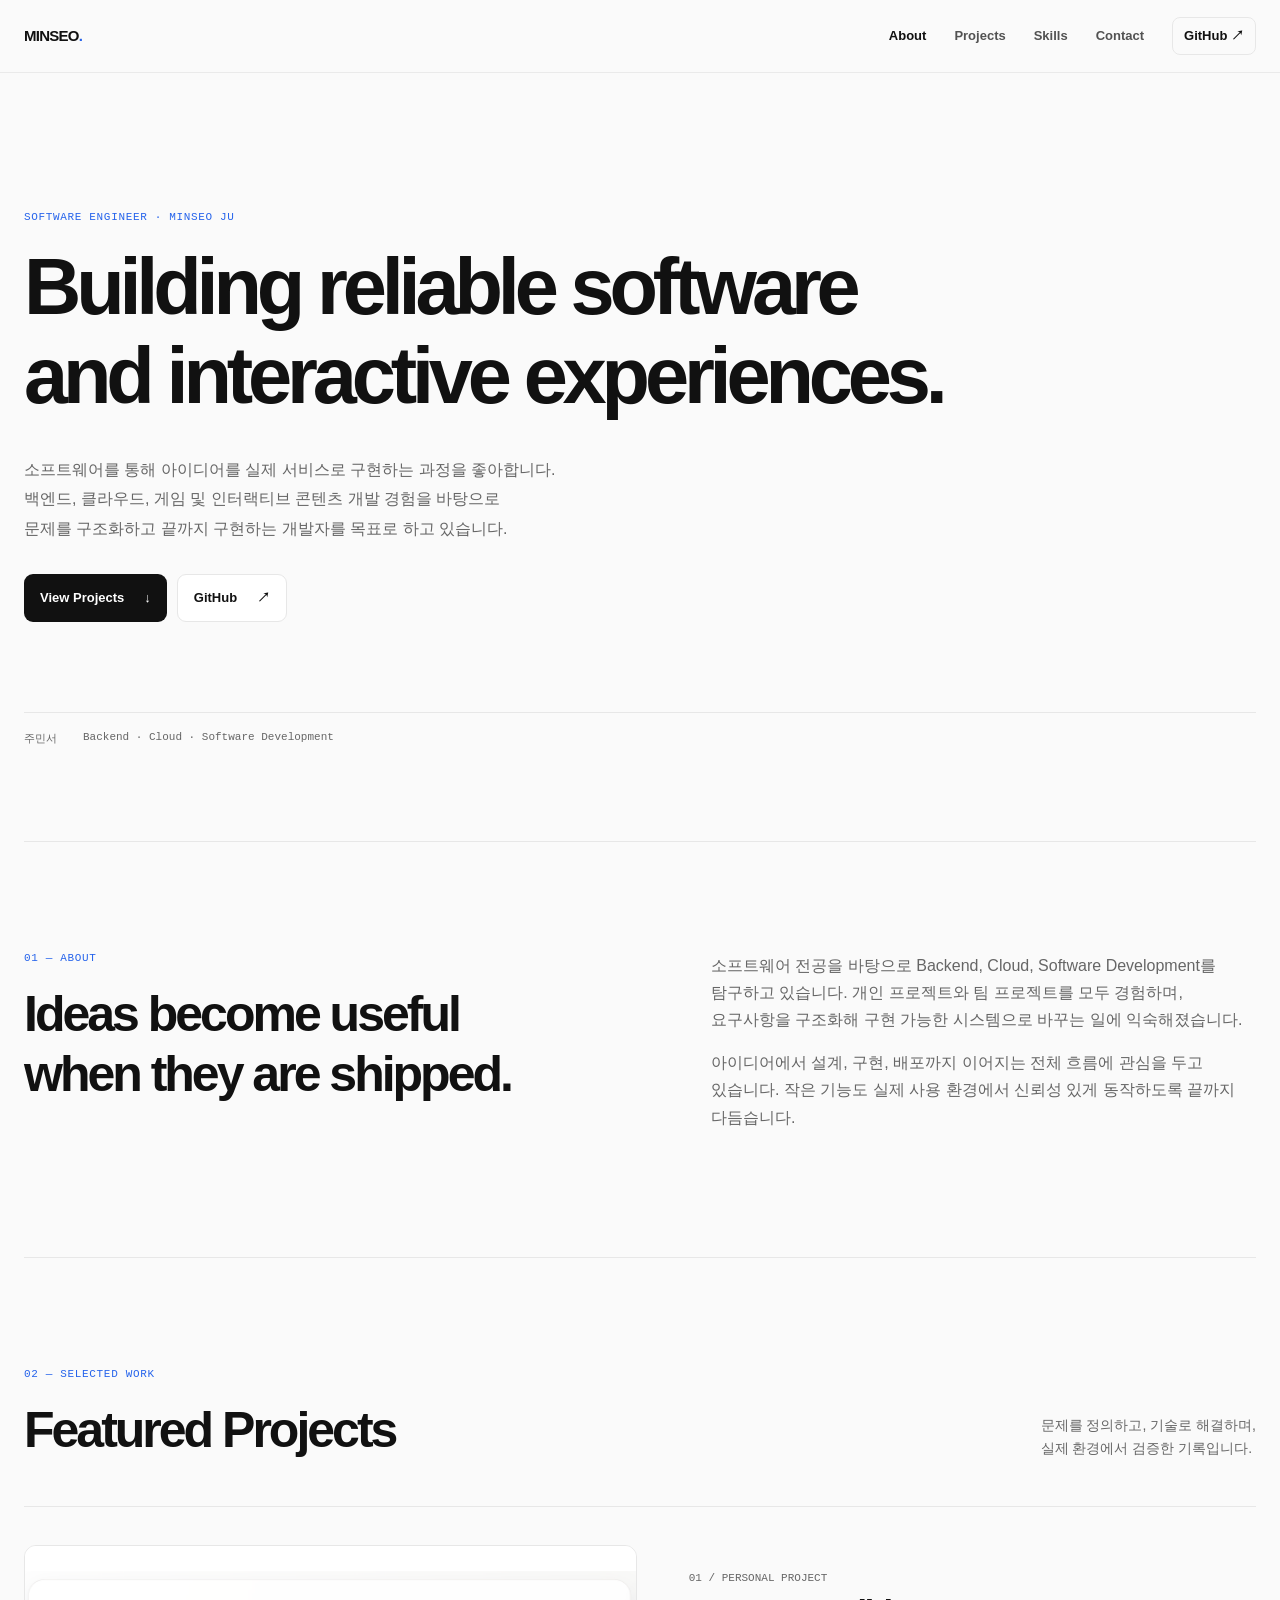
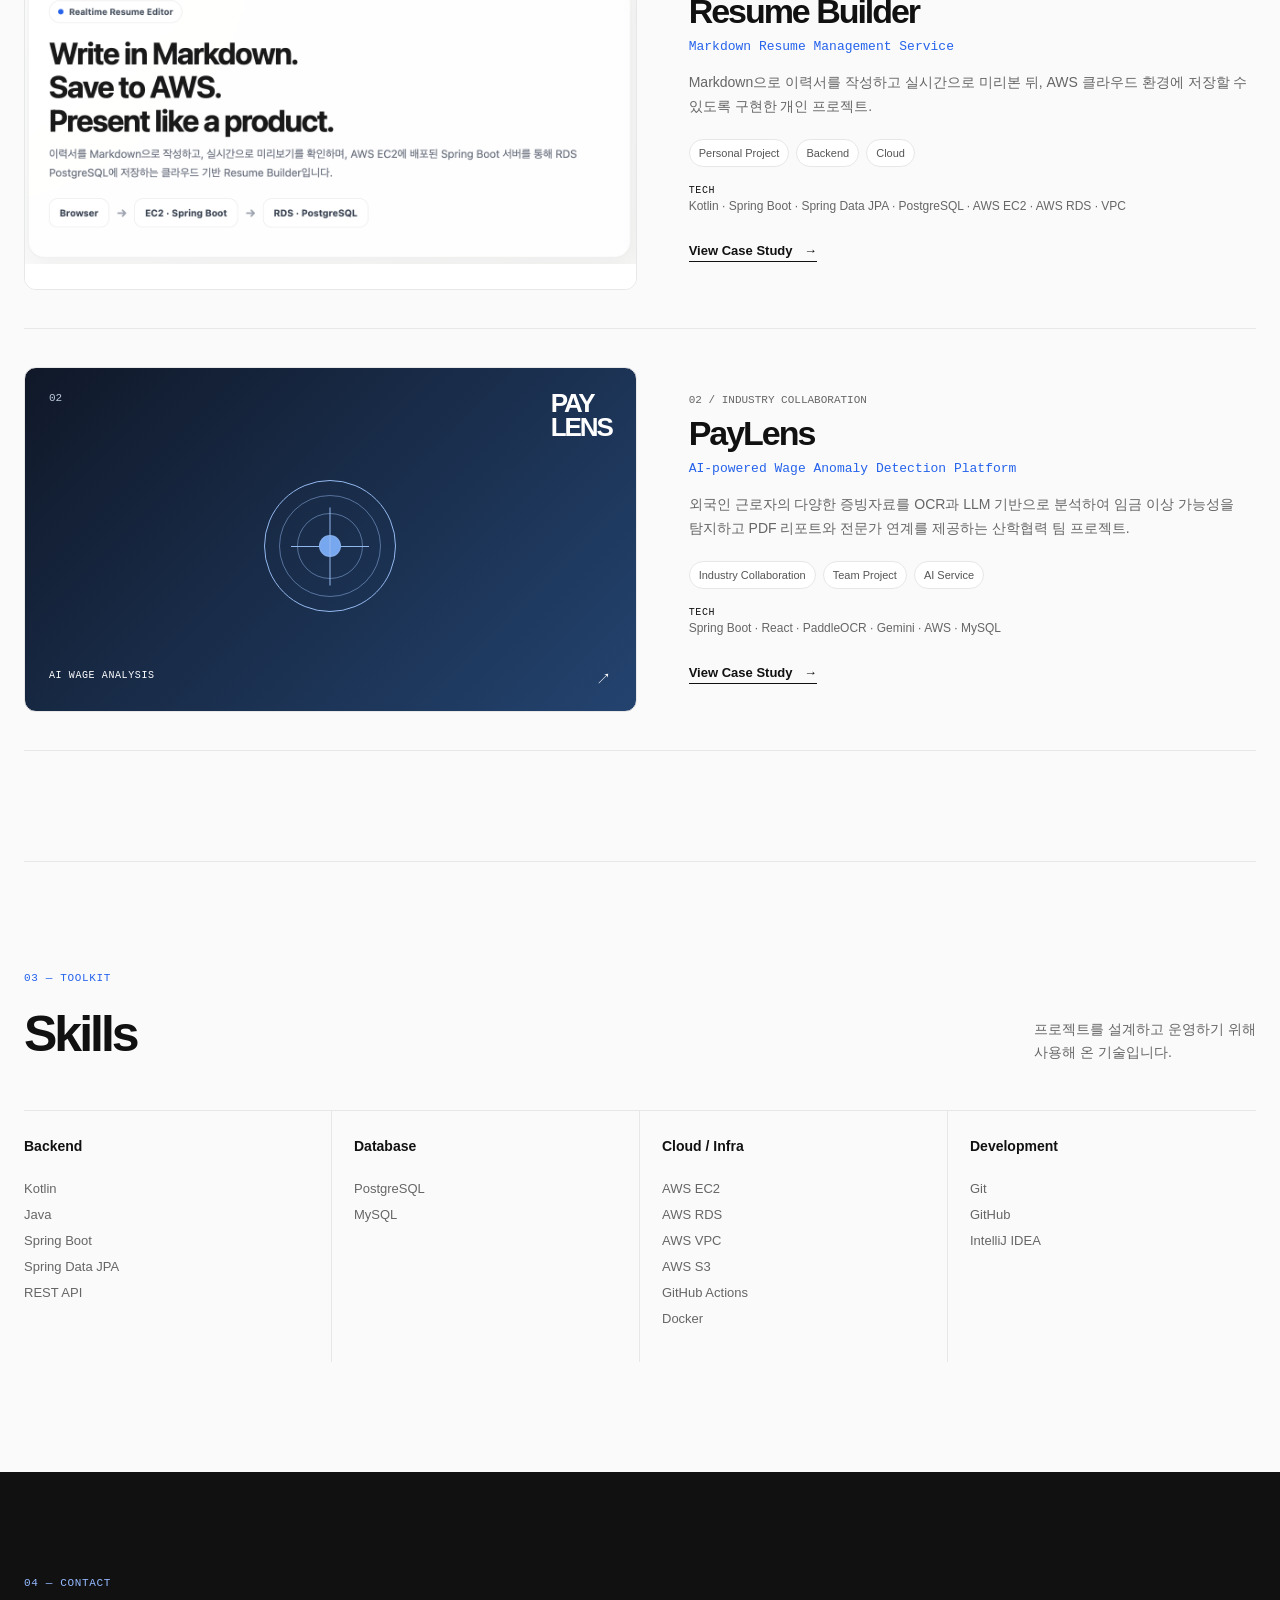
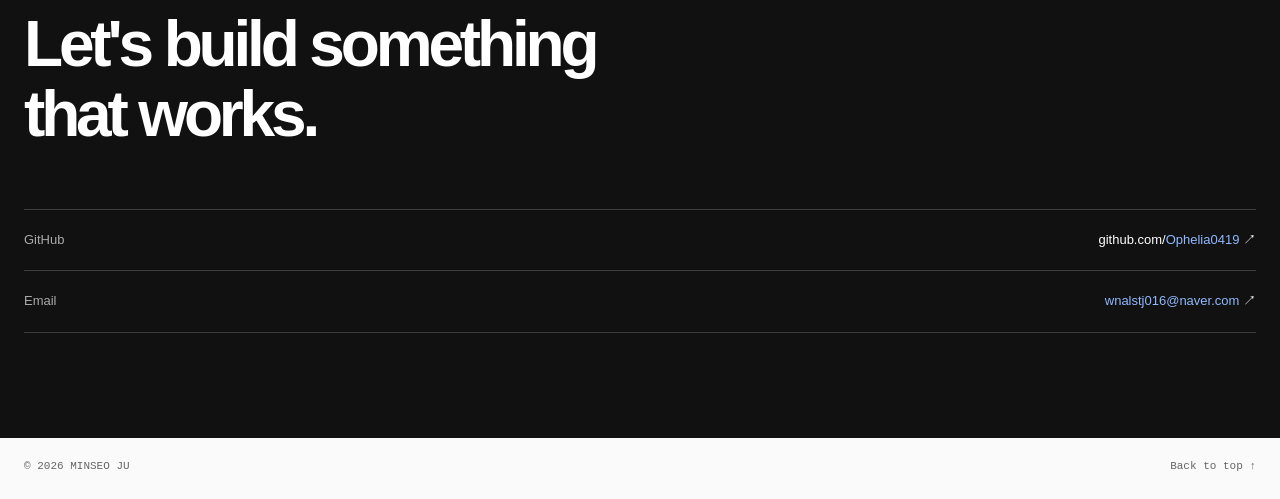
==== index.html @ 1489c224 "Add portfolio site and clean generated files" ====
<!doctype html>
<html lang="ko">
  <head>
    <meta charset="utf-8">
    <meta name="viewport" content="width=device-width, initial-scale=1">
    <meta name="description" content="주민서의 프로젝트 중심 개발자 포트폴리오">
    <title>MINSEO JU — Software Engineer</title>
    <link rel="stylesheet" href="css/style.css">
    <style>.project-preview-image{width:100%;height:100%;display:block;object-fit:contain;background:#fff}</style>
  </head>
  <body data-page="home">
    <a class="skip-link" href="#main">본문으로 건너뛰기</a>
    <header class="site-header">
      <div class="nav-wrap">
        <a class="brand" href="index.html" aria-label="MINSEO 홈">MINSEO<span>.</span></a>
        <button class="menu-toggle" type="button" aria-expanded="false" aria-controls="primary-nav"><span></span><span></span><span></span><span class="sr-only">메뉴 열기</span></button>
        <nav id="primary-nav" class="primary-nav" aria-label="주요 메뉴">
          <a href="#about">About</a><a href="#projects">Projects</a><a href="#skills">Skills</a><a href="#contact">Contact</a>
          <a class="nav-github" href="https://github.com/Ophelia0419" target="_blank" rel="noreferrer">GitHub <span aria-hidden="true">↗</span></a>
        </nav>
      </div>
    </header>
    <main id="main">
      <section class="hero container reveal">
        <p class="eyebrow">SOFTWARE ENGINEER · MINSEO JU</p>
        <h1>Building reliable software<br>and interactive experiences.</h1>
        <p class="hero-korean">소프트웨어를 통해 아이디어를 실제 서비스로 구현하는 과정을 좋아합니다.<br>백엔드, 클라우드, 게임 및 인터랙티브 콘텐츠 개발 경험을 바탕으로<br>문제를 구조화하고 끝까지 구현하는 개발자를 목표로 하고 있습니다.</p>
        <div class="hero-actions"><a class="button button-primary" href="#projects">View Projects <span>↓</span></a><a class="button button-secondary" href="https://github.com/Ophelia0419" target="_blank" rel="noreferrer">GitHub <span>↗</span></a></div>
        <div class="hero-meta"><span>주민서</span><span>Backend · Cloud · Software Development</span></div>
      </section>

      <section id="about" class="section container section-split reveal">
        <div><p class="section-index">01 — ABOUT</p><h2>Ideas become useful<br>when they are shipped.</h2></div>
        <div class="prose"><p>소프트웨어 전공을 바탕으로 Backend, Cloud, Software Development를 탐구하고 있습니다. 개인 프로젝트와 팀 프로젝트를 모두 경험하며, 요구사항을 구조화해 구현 가능한 시스템으로 바꾸는 일에 익숙해졌습니다.</p><p>아이디어에서 설계, 구현, 배포까지 이어지는 전체 흐름에 관심을 두고 있습니다. 작은 기능도 실제 사용 환경에서 신뢰성 있게 동작하도록 끝까지 다듬습니다.</p></div>
      </section>

      <section id="projects" class="section container reveal">
        <div class="section-heading"><div><p class="section-index">02 — SELECTED WORK</p><h2>Featured Projects</h2></div><p>문제를 정의하고, 기술로 해결하며,<br>실제 환경에서 검증한 기록입니다.</p></div>
        <div class="project-list">
          <article class="project-card"><a class="project-visual resume-visual" href="projects/resume-builder.html" aria-label="Resume Builder 사례 보기"><img class="project-preview-image" src="assets/resume-builder/thumbnail.png" alt="Resume Builder 서비스 소개 화면"></a><div class="project-info"><div class="project-number">01 / PERSONAL PROJECT</div><h3>Resume Builder</h3><p class="project-subtitle">Markdown Resume Management Service</p><p>Markdown으로 이력서를 작성하고 실시간으로 미리본 뒤, AWS 클라우드 환경에 저장할 수 있도록 구현한 개인 프로젝트.</p><ul class="tag-list"><li>Personal Project</li><li>Backend</li><li>Cloud</li></ul><p class="tech-line"><span>Tech</span>Kotlin · Spring Boot · Spring Data JPA · PostgreSQL · AWS EC2 · AWS RDS · VPC</p><a class="text-link" href="projects/resume-builder.html">View Case Study <span>→</span></a></div></article>
          <article class="project-card"><a class="project-visual paylens-visual" href="projects/paylens.html" aria-label="PayLens 사례 보기"><div class="visual-label"><span>02</span><strong>PAY<br>LENS</strong></div><div class="lens-mark"><span></span><span></span><span></span></div><span class="visual-caption">AI WAGE ANALYSIS <em>↗</em></span></a><div class="project-info"><div class="project-number">02 / INDUSTRY COLLABORATION</div><h3>PayLens</h3><p class="project-subtitle">AI-powered Wage Anomaly Detection Platform</p><p>외국인 근로자의 다양한 증빙자료를 OCR과 LLM 기반으로 분석하여 임금 이상 가능성을 탐지하고 PDF 리포트와 전문가 연계를 제공하는 산학협력 팀 프로젝트.</p><ul class="tag-list"><li>Industry Collaboration</li><li>Team Project</li><li>AI Service</li></ul><p class="tech-line"><span>Tech</span>Spring Boot · React · PaddleOCR · Gemini · AWS · MySQL</p><a class="text-link" href="projects/paylens.html">View Case Study <span>→</span></a></div></article>
        </div>
      </section>

      <section id="skills" class="section container reveal"><div class="section-heading"><div><p class="section-index">03 — TOOLKIT</p><h2>Skills</h2></div><p>프로젝트를 설계하고 운영하기 위해<br>사용해 온 기술입니다.</p></div><div class="skills-grid"><div><h3>Backend</h3><ul><li>Kotlin</li><li>Java</li><li>Spring Boot</li><li>Spring Data JPA</li><li>REST API</li></ul></div><div><h3>Database</h3><ul><li>PostgreSQL</li><li>MySQL</li></ul></div><div><h3>Cloud / Infra</h3><ul><li>AWS EC2</li><li>AWS RDS</li><li>AWS VPC</li><li>AWS S3</li><li>GitHub Actions</li><li>Docker</li></ul></div><div><h3>Development</h3><ul><li>Git</li><li>GitHub</li><li>IntelliJ IDEA</li></ul></div></div></section>

      <section id="contact" class="contact-section reveal"><div class="container"><p class="section-index">04 — CONTACT</p><h2>Let's build something<br>that works.</h2><div class="contact-links"><a href="https://github.com/Ophelia0419" target="_blank" rel="noreferrer"><span>GitHub</span><strong>github.com/<em>Ophelia0419</em> ↗</strong></a><a href="mailto:wnalstj016@naver.com"><span>Email</span><strong><em>wnalstj016@naver.com</em> ↗</strong></a></div></div></section>
    </main>
    <footer class="site-footer container"><span>© <span data-year></span> MINSEO JU</span><a href="#main">Back to top ↑</a></footer>
    <script src="js/main.js"></script>
  </body>
</html>
---- css/style.css ----
:root{--bg:#fafafa;--paper:#fff;--ink:#111;--muted:#666;--line:#e7e7e7;--blue:#2563eb;--blue-soft:#eff6ff;--max:1240px;--sans:"Noto Sans KR",-apple-system,BlinkMacSystemFont,"Segoe UI",sans-serif;--mono:ui-monospace,SFMono-Regular,Menlo,Monaco,Consolas,monospace}*{box-sizing:border-box}html{scroll-behavior:smooth;scroll-padding-top:90px}body{margin:0;background:var(--bg);color:var(--ink);font-family:var(--sans);line-height:1.7;word-break:keep-all;animation:page-in .45s ease-out}a{color:inherit;text-decoration:none}button{font:inherit}.container{width:min(calc(100% - 48px),var(--max));margin:0 auto}.skip-link{position:absolute;left:12px;top:-50px;background:var(--ink);color:#fff;padding:8px 12px;z-index:99}.skip-link:focus{top:12px}.sr-only{position:absolute;width:1px;height:1px;overflow:hidden;clip:rect(0,0,0,0)}.site-header{position:sticky;top:0;z-index:10;border-bottom:1px solid rgba(231,231,231,.8);background:rgba(250,250,250,.9);backdrop-filter:blur(12px)}.nav-wrap{height:72px;width:min(calc(100% - 48px),var(--max));margin:auto;display:flex;align-items:center;justify-content:space-between}.brand{font-size:15px;letter-spacing:-.05em;font-weight:800}.brand span{color:var(--blue)}.primary-nav{display:flex;align-items:center;gap:28px;font-size:13px;font-weight:600}.primary-nav a{color:#525252}.primary-nav a:hover,.primary-nav a.active{color:var(--ink)}.primary-nav .nav-github{border:1px solid var(--line);padding:7px 11px;border-radius:8px;color:var(--ink)}.menu-toggle{display:none;border:0;background:transparent;padding:8px}.menu-toggle span:not(.sr-only){display:block;width:21px;height:1.5px;background:var(--ink);margin:4px}.eyebrow,.section-index{font:500 11px var(--mono);letter-spacing:.06em;color:var(--blue);margin:0 0 20px}.hero{padding:138px 0 95px}.hero h1{font-size:clamp(40px,6.2vw,80px);line-height:1.12;letter-spacing:-.065em;margin:0;max-width:980px}.hero-korean{font-size:16px;color:var(--muted);line-height:1.85;margin:34px 0 30px}.hero-actions{display:flex;gap:10px}.button{display:inline-flex;align-items:center;gap:20px;border-radius:9px;padding:12px 16px;font-size:13px;font-weight:700;transition:transform .2s}.button:hover{transform:translateY(-2px)}.button-primary{color:#fff;background:var(--ink)}.button-secondary{border:1px solid var(--line);background:var(--paper)}.hero-meta{display:flex;gap:26px;border-top:1px solid var(--line);margin-top:90px;padding-top:18px;color:var(--muted);font:11px var(--mono)}.section{padding:110px 0;border-top:1px solid var(--line)}.section-split{display:grid;grid-template-columns:1.15fr 1fr;gap:60px}.section h2,.case-section h2{font-size:clamp(30px,4vw,50px);letter-spacing:-.06em;line-height:1.2;margin:0}.prose{font-size:16px;color:var(--muted)}.prose p:first-child{margin-top:0}.section-heading{display:flex;justify-content:space-between;align-items:end;margin-bottom:46px}.section-heading>p{font-size:14px;line-height:1.65;color:var(--muted);margin:0}.project-list{border-top:1px solid var(--line)}.project-card{display:grid;grid-template-columns:1.08fr 1fr;gap:52px;padding:38px 0;border-bottom:1px solid var(--line)}.project-visual,.case-cover{position:relative;min-height:345px;overflow:hidden;border:1px solid var(--line);border-radius:12px;background:#f4f4f4}.project-visual{transition:border-color .25s,transform .25s}.project-visual:hover{transform:translateY(-3px);border-color:#c4c4c4}.visual-label{position:absolute;z-index:2;inset:24px;display:flex;justify-content:space-between;pointer-events:none}.visual-label span,.project-number{font:11px var(--mono);color:var(--muted)}.visual-label strong{font-size:26px;line-height:.92;letter-spacing:-.08em}.visual-caption{position:absolute;bottom:22px;left:24px;right:24px;display:flex;justify-content:space-between;font:10px var(--mono);letter-spacing:.06em}.visual-caption em{font-size:15px;font-style:normal}.resume-visual{background:linear-gradient(135deg,#f7f7f7,#e8edf4)}.diagram-mini{position:absolute;left:50%;top:51%;width:61%;height:45%;transform:translate(-50%,-50%)}.diagram-mini i{position:absolute;border:1px solid #aab6c7;background:#fff;border-radius:5px;width:30%;height:26%}.diagram-mini i:nth-child(1){left:0;top:34%}.diagram-mini i:nth-child(2){left:35%;top:0}.diagram-mini i:nth-child(3){right:0;top:34%}.diagram-mini i:after{content:"";position:absolute;width:33%;height:1px;background:#9baac0;top:50%;left:100%}.diagram-mini i:nth-child(2):after{width:1px;height:73%;left:50%;top:100%}.diagram-mini b{position:absolute;font:8px var(--mono);color:#46576e}.diagram-mini b:nth-of-type(1){left:-5px;bottom:5%}.diagram-mini b:nth-of-type(2){left:39%;bottom:78%}.diagram-mini b:nth-of-type(3){right:-7%;bottom:5%}.paylens-visual{background:linear-gradient(135deg,#101828,#23436f);color:#fff}.paylens-visual .visual-label span{color:#bbc9dd}.lens-mark{position:absolute;left:50%;top:52%;transform:translate(-50%,-50%);width:132px;height:132px;border:1px solid #93b8ee;border-radius:50%}.lens-mark:before,.lens-mark:after{content:"";position:absolute;left:20%;right:20%;height:1px;background:#93b8ee;top:50%}.lens-mark:after{transform:rotate(90deg)}.lens-mark span{position:absolute;border:1px solid rgba(147,184,238,.5);border-radius:50%;inset:14px}.lens-mark span:nth-child(2){inset:32px}.lens-mark span:nth-child(3){inset:54px;background:#77a7ee}.project-info{align-self:center}.project-info h3{font-size:34px;line-height:1.1;letter-spacing:-.06em;margin:9px 0}.project-subtitle{font:13px var(--mono);color:var(--blue);margin:0 0 17px}.project-info>p:not(.project-subtitle):not(.tech-line){font-size:14px;color:var(--muted);margin:0 0 20px}.tag-list,.stack-cloud{display:flex;flex-wrap:wrap;gap:7px;padding:0;margin:0;list-style:none}.tag-list li,.stack-cloud li{border:1px solid var(--line);border-radius:999px;padding:4px 9px;font-size:11px;color:#555;background:var(--paper)}.tech-line{font-size:12px;color:var(--muted);line-height:1.8;margin:18px 0}.tech-line span{font:10px var(--mono);text-transform:uppercase;letter-spacing:.06em;display:block;color:var(--ink)}.text-link{font-size:13px;font-weight:700;border-bottom:1px solid var(--ink);padding-bottom:3px}.text-link span{margin-left:8px}.skills-grid{border-top:1px solid var(--line);display:grid;grid-template-columns:repeat(4,1fr)}.skills-grid>div{padding:24px 22px 30px;border-right:1px solid var(--line)}.skills-grid>div:first-child{padding-left:0}.skills-grid>div:last-child{border:0}.skills-grid h3{font-size:14px;margin:0 0 17px}.skills-grid ul{padding:0;margin:0;list-style:none;font-size:13px;color:var(--muted);line-height:2}.contact-section{padding:105px 0;background:var(--ink);color:#fff}.contact-section .section-index{color:#94b9ff}.contact-section h2{font-size:clamp(38px,5vw,65px);letter-spacing:-.065em;line-height:1.1;margin:0 0 60px}.contact-links{border-top:1px solid #3d3d3d}.contact-links a{display:flex;justify-content:space-between;align-items:center;padding:19px 0;border-bottom:1px solid #3d3d3d;font-size:13px}.contact-links span{color:#aaa}.contact-links strong{font-weight:500}.contact-links em{font-style:normal;color:#91b9ff}.contact-note{font-size:11px;color:#969696;margin-top:16px}.contact-note code{color:#d5d5d5}.site-footer{display:flex;justify-content:space-between;padding:22px 0;font:11px var(--mono);color:var(--muted)}
/* Case studies */.case-hero{padding:74px 0 52px}.back-link{display:inline-block;font-size:12px;color:var(--muted);margin-bottom:58px}.back-link:hover{color:var(--blue)}.case-hero h1{font-size:clamp(52px,7vw,88px);line-height:1;letter-spacing:-.075em;margin:0}.case-subtitle{font:15px var(--mono);line-height:1.6;color:var(--blue);margin:18px 0}.case-summary{max-width:670px;font-size:17px;line-height:1.85;color:var(--muted);margin:25px 0}.case-cover{height:min(48vw,575px);min-height:350px}.case-cover img{width:100%;height:100%;position:absolute;object-fit:cover}.image-fallback:has(img.is-missing){background:linear-gradient(135deg,#f3f6fb,#e9eef6)}.image-fallback:has(img.is-missing):before{content:attr(data-fallback-kicker);position:absolute;z-index:1;top:30px;left:30px;font:11px var(--mono);color:var(--blue);letter-spacing:.08em}.image-fallback:has(img.is-missing):after{content:attr(data-fallback-title);position:absolute;z-index:1;left:30px;bottom:28px;font-weight:800;font-size:clamp(38px,7vw,84px);letter-spacing:-.08em;line-height:1;color:#18263a}.paylens-cover.image-fallback:has(img.is-missing){background:linear-gradient(135deg,#101828,#284e83)}.paylens-cover.image-fallback:has(img.is-missing):after{color:#fff}.case-body{max-width:900px}.case-section{border-top:1px solid var(--line);padding:84px 0}.case-section h2{margin-bottom:40px}.two-column-copy,.scope-grid,.problem-solution{display:grid;grid-template-columns:1fr 1fr;gap:48px}.two-column-copy h3,.scope-grid h3,.problem-solution h3{font-size:13px;margin:0 0 12px}.two-column-copy p,.problem-solution p{font-size:14px;color:var(--muted);margin:0}.feature-grid{display:grid;grid-template-columns:1fr 1fr;padding:0;margin:0;border-top:1px solid var(--line);list-style:none}.feature-grid li{font-size:13px;padding:13px 0;border-bottom:1px solid var(--line)}.feature-grid li:before{content:"↗";margin-right:10px;color:var(--blue)}.architecture{border:1px solid var(--line);border-radius:12px;background:var(--paper);padding:28px;text-align:center}.arch-node{display:flex;flex-direction:column;justify-content:center;align-items:center;min-width:142px;min-height:60px;padding:10px;border:1px solid #cfd3d8;border-radius:8px;background:#fff;font-size:13px;font-weight:700}.arch-node small{font-size:10px;font-weight:500;color:var(--muted);margin-top:2px}.user-node{margin:auto}.arch-arrow{font:19px/1.3 var(--mono);color:var(--blue);margin:8px}.network-zone{max-width:330px;border:1px dashed #bfc8d6;border-radius:9px;margin:auto;padding:24px 18px 18px}.network-zone>span{display:block;text-align:left;font:10px var(--mono);color:var(--muted);margin-bottom:12px}.private-zone{background:#f7faff}.arch-note{margin:24px 0 0;font-size:11px;color:var(--muted)}.arch-note strong{font:500 10px var(--mono);display:block;color:var(--blue);margin-bottom:3px}.implementation-list,.contribution-list{list-style:none;padding:0;margin:0;border-top:1px solid var(--line)}.implementation-list li,.contribution-list li{display:grid;grid-template-columns:74px 1fr;gap:12px;padding:19px 0;border-bottom:1px solid var(--line)}.implementation-list b,.contribution-list b{font:11px var(--mono);color:var(--blue)}.implementation-list h3,.contribution-list h3{font-size:14px;margin:0 0 4px}.implementation-list p,.contribution-list p{font-size:13px;color:var(--muted);margin:0}.problem-solution>div:nth-child(2){border-left:1px solid var(--line);padding-left:38px}.problem-solution h3:not(:first-child){margin-top:25px}.scope-grid>div{padding:24px;border:1px solid var(--line);border-radius:10px}.scope-grid ul{padding:0;margin:0;list-style:none;font-size:13px;color:var(--muted);line-height:2}.scope-grid li:before{content:"—";margin-right:8px;color:var(--blue)}.stack-cloud li{font-size:12px;padding:7px 10px}.narrow{max-width:630px}.document-list{display:flex;flex-wrap:wrap;gap:8px;margin:30px 0 0;padding:0;list-style:none}.document-list li{font-size:13px;padding:7px 11px;border:1px solid var(--line);border-radius:7px;background:var(--paper)}.flow-diagram{border-left:1px solid var(--line);margin-left:11px;padding-left:28px}.flow-diagram div{max-width:525px;border:1px solid var(--line);border-radius:8px;padding:12px 15px;background:#fff}.flow-diagram b{font-size:13px;display:block}.flow-diagram span{font-size:12px;color:var(--muted)}.flow-diagram i{display:block;font-style:normal;color:var(--blue);margin:4px 0;font-size:17px}.ai-pipeline{display:grid;grid-template-columns:1fr auto 1.25fr auto 1.3fr;align-items:stretch}.ai-pipeline div{border:1px solid var(--line);border-radius:8px;padding:18px 14px;background:var(--paper)}.ai-pipeline b{display:block;font-size:13px}.ai-pipeline span{font-size:10px;color:var(--muted);line-height:1.4;display:block;margin-top:5px}.ai-pipeline i{align-self:center;padding:0 10px;color:var(--blue);font-style:normal}.pipeline-note{font-size:13px;color:var(--muted);margin:18px 0 0}.solving-grid{display:grid;grid-template-columns:repeat(3,1fr);border-top:1px solid var(--line)}.solving-grid article{padding:22px 20px;border-right:1px solid var(--line)}.solving-grid article:first-child{padding-left:0}.solving-grid article:last-child{border:0}.solving-grid>b,.solving-grid article>b{font:11px var(--mono);color:var(--blue)}.solving-grid h3{font-size:15px;line-height:1.3;margin:12px 0}.solving-grid p{font-size:12px;color:var(--muted);line-height:1.75}.solving-grid strong{color:var(--ink);font-size:11px}.arch-row{display:flex;align-items:center;justify-content:center;gap:12px}.arch-row>i{font-style:normal;color:var(--blue)}.arch-branch{display:flex;align-items:center;justify-content:center;gap:8px;margin-top:32px;padding-top:30px;border-top:1px dashed var(--line)}.arch-branch>i{font-style:normal;color:var(--blue)}.arch-branch .arch-node{min-width:105px}.accent-node{border-color:#a5c4fc;background:var(--blue-soft)}.results{display:grid;grid-template-columns:1fr 1fr 1.5fr;border-top:1px solid var(--line);border-bottom:1px solid var(--line)}.results div{padding:26px 18px;border-right:1px solid var(--line)}.results div:first-child{padding-left:0}.results div:last-child{border:0}.results b{font-size:34px;line-height:1.15;letter-spacing:-.06em;display:block}.results div:last-child b{font-size:15px;letter-spacing:-.03em}.results span{font-size:11px;color:var(--muted);display:block;margin-top:9px}
.reveal{opacity:0;transform:translateY(10px);transition:opacity .55s ease,transform .55s ease}.reveal.is-visible{opacity:1;transform:none}.case-cover img.is-missing{display:none}@keyframes page-in{from{opacity:.65}to{opacity:1}}@media(max-width:760px){.container,.nav-wrap{width:min(calc(100% - 36px),var(--max))}.nav-wrap{height:62px}.menu-toggle{display:block}.primary-nav{position:absolute;display:none;left:0;right:0;top:62px;padding:16px 18px 20px;align-items:stretch;gap:1px;flex-direction:column;background:rgba(250,250,250,.98);border-bottom:1px solid var(--line)}.primary-nav.open{display:flex}.primary-nav a{padding:10px 0}.primary-nav .nav-github{padding:9px 11px;margin-top:5px;align-self:flex-start}.hero{padding:86px 0 65px}.hero h1{font-size:42px}.hero-korean{font-size:14px}.hero-korean br{display:none}.hero-meta{margin-top:60px;gap:9px;flex-direction:column}.section{padding:70px 0}.section-split,.project-card,.two-column-copy,.scope-grid,.problem-solution{grid-template-columns:1fr;gap:28px}.section-heading{display:block;margin-bottom:30px}.section-heading>p{margin-top:15px}.project-card{gap:26px;padding:28px 0}.project-visual{min-height:275px}.project-info h3{font-size:29px}.skills-grid{grid-template-columns:1fr 1fr}.skills-grid>div{padding:20px 12px;border-bottom:1px solid var(--line)}.skills-grid>div:nth-child(odd){padding-left:0}.skills-grid>div:nth-child(even){border-right:0}.contact-section{padding:72px 0}.contact-links a{align-items:flex-start;gap:10px;flex-direction:column}.case-hero{padding:45px 0 36px}.back-link{margin-bottom:38px}.case-summary{font-size:15px}.case-cover{height:350px;min-height:0}.case-section{padding:59px 0}.case-section h2{margin-bottom:27px}.feature-grid{grid-template-columns:1fr}.problem-solution>div:nth-child(2){padding:24px 0 0;border-left:0;border-top:1px solid var(--line)}.ai-pipeline{grid-template-columns:1fr;gap:7px}.ai-pipeline i{text-align:center;padding:0;transform:rotate(90deg)}.solving-grid,.results{grid-template-columns:1fr}.solving-grid article,.results div{padding:20px 0;border-right:0;border-bottom:1px solid var(--line)}.arch-row{flex-direction:column}.arch-row>i{transform:none}.arch-branch{flex-direction:column;gap:5px}.arch-branch>i{transform:rotate(90deg)}.arch-branch .arch-node{min-width:160px}.results div:last-child{border-bottom:0}.site-footer{padding:18px 0}.flow-diagram{padding-left:20px;margin-left:5px}}@media(prefers-reduced-motion:reduce){html{scroll-behavior:auto}body{animation:none}.reveal{opacity:1;transform:none;transition:none}.button,.project-visual{transition:none}}
:root{--shot-space:80px}.product-shots{padding:84px 0 20px}.shots-heading{display:flex;justify-content:space-between;align-items:end;margin-bottom:30px}.shots-heading h2{font-size:clamp(30px,4vw,50px);letter-spacing:-.06em;line-height:1.2;margin:0}.shots-heading>p{font-size:13px;line-height:1.65;color:var(--muted);margin:0}.shots-grid{display:grid;grid-template-columns:1fr 1fr;gap:24px}.shots-grid figure{margin:0}.shot-frame{background:#f3f3f3;border:1px solid var(--line);border-radius:12px;overflow:hidden;height:590px;display:flex;justify-content:center}.shot-frame img{height:100%;width:100%;object-fit:cover;object-position:top}.shots-grid figcaption{padding:12px 2px 0;display:flex;justify-content:space-between;gap:16px;font-size:11px;color:var(--muted)}.shots-grid figcaption b{color:var(--ink);font-weight:700}.shots-grid figcaption span{text-align:right}@media(max-width:760px){.product-shots{padding:58px 0 10px}.shots-heading{display:block}.shots-heading>p{margin-top:14px}.shots-grid{grid-template-columns:1fr;gap:28px}.shot-frame{height:540px}.shots-grid figcaption{display:block}.shots-grid figcaption span{display:block;text-align:left;margin-top:3px}}
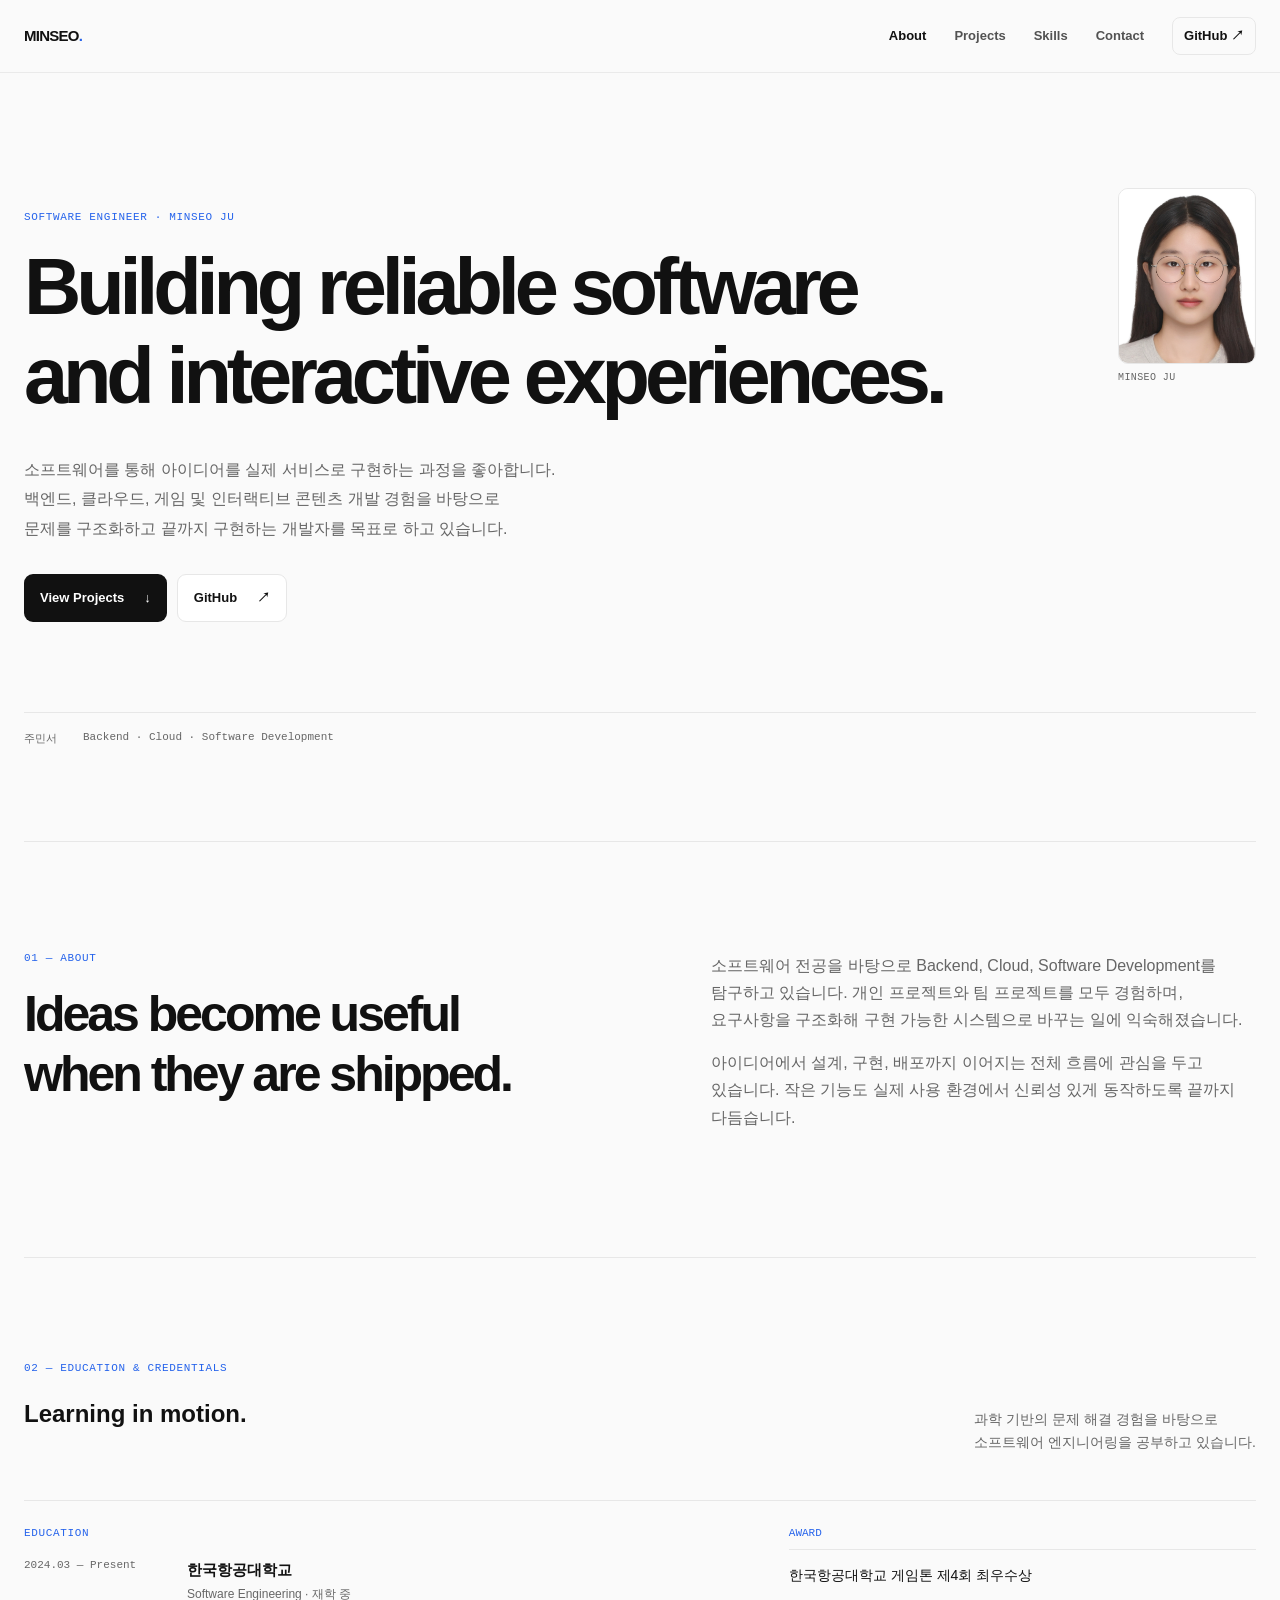
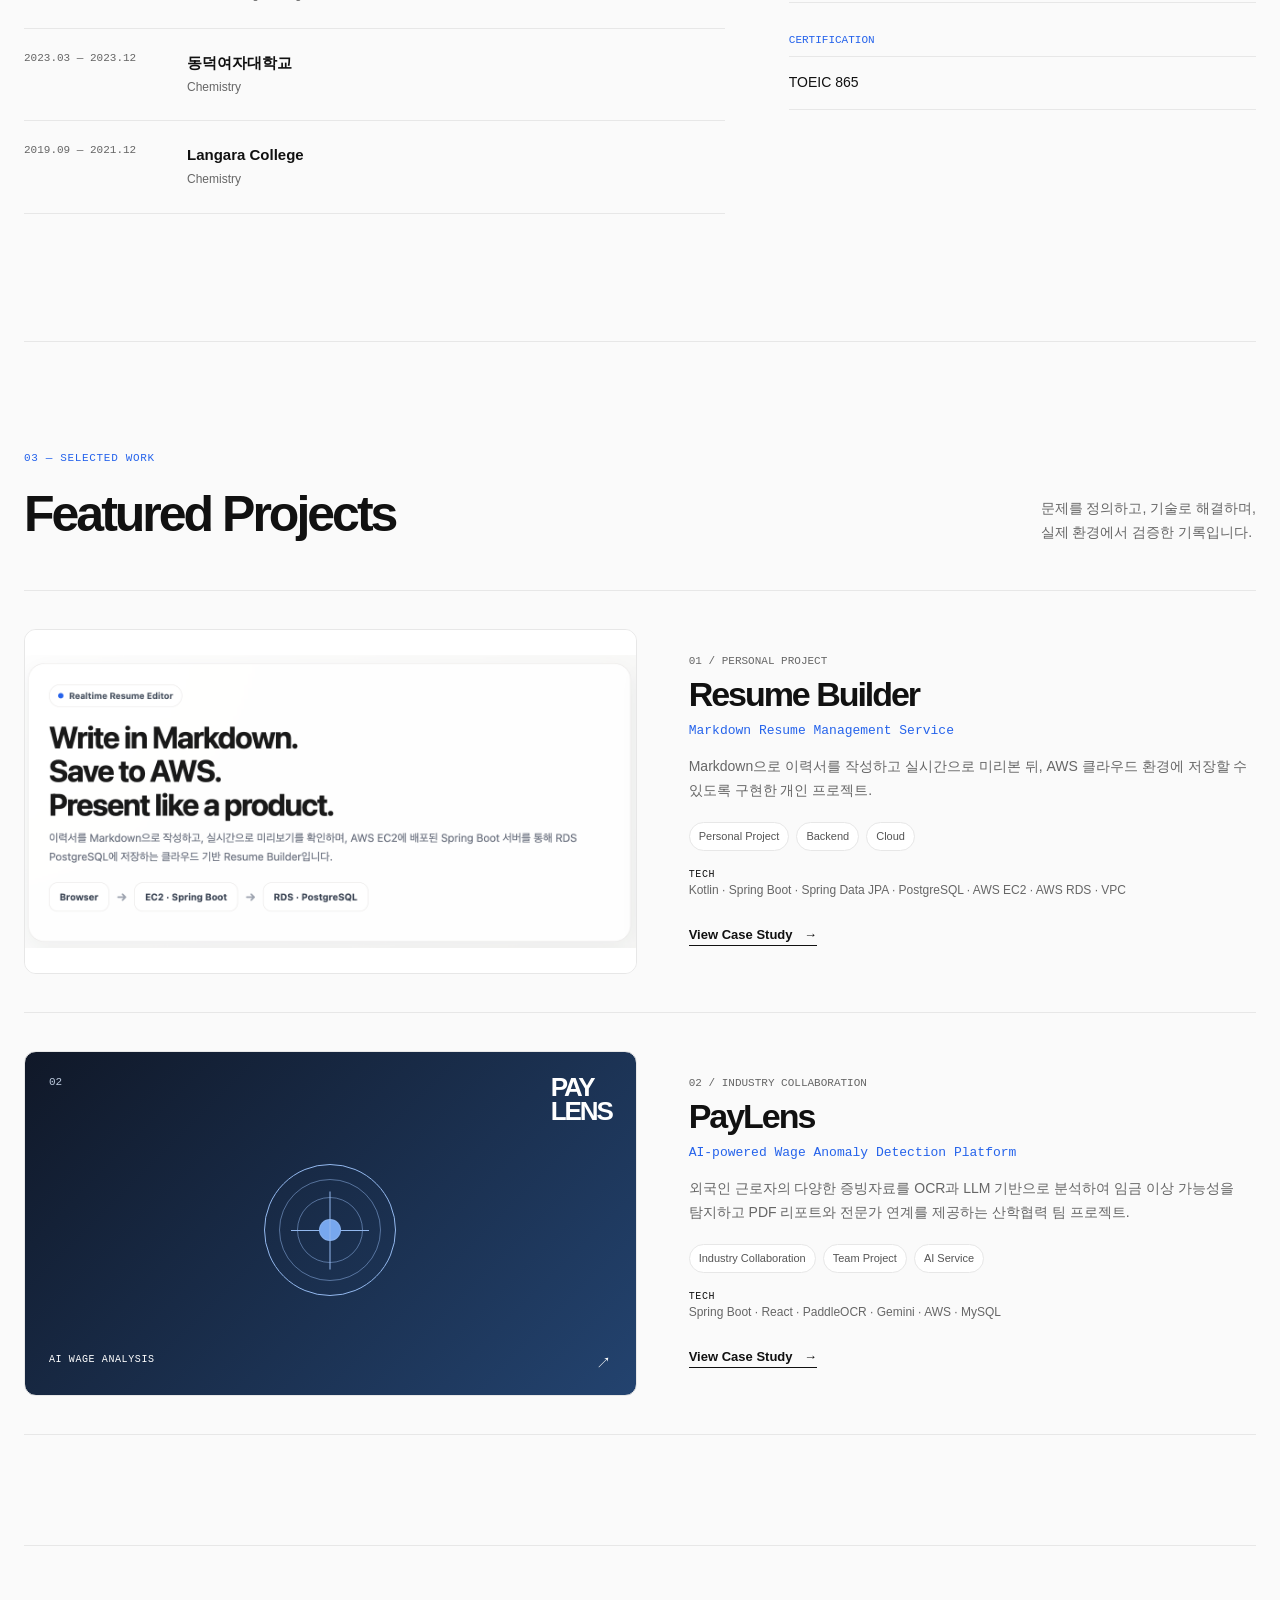
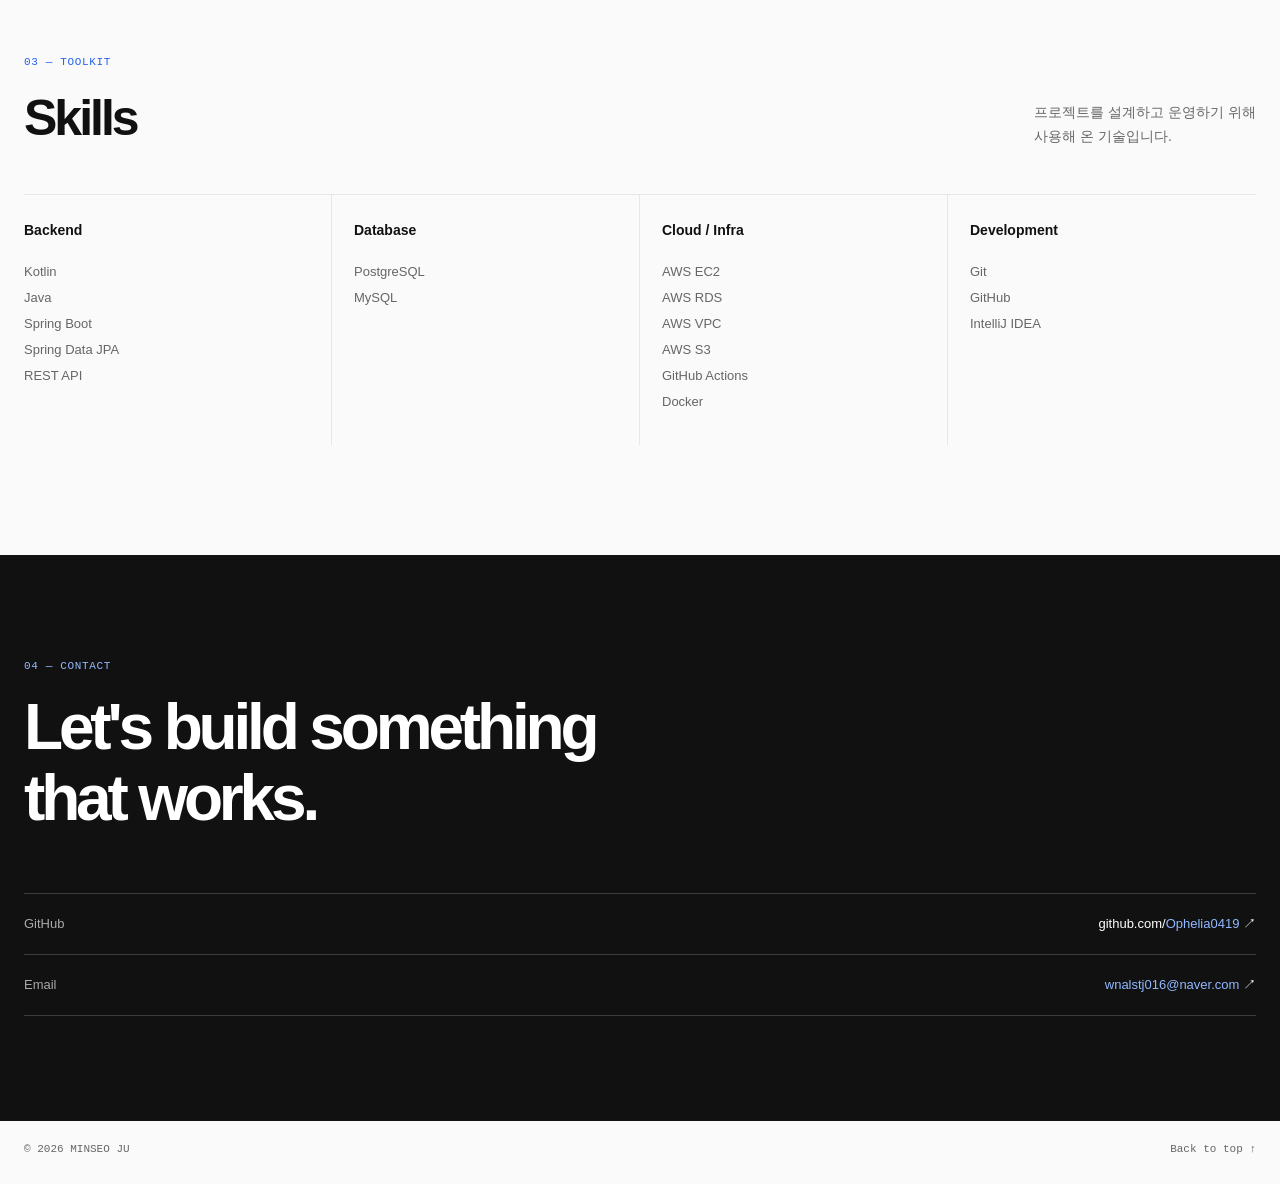
==== commit 3a174d11: "Add profile image to portfolio" ====
--- a/index.html
+++ b/index.html
@@ -6,7 +6,7 @@
     <meta name="description" content="주민서의 프로젝트 중심 개발자 포트폴리오">
     <title>MINSEO JU — Software Engineer</title>
     <link rel="stylesheet" href="css/style.css">
-    <style>.project-preview-image{width:100%;height:100%;display:block;object-fit:contain;background:#fff}</style>
+    <style>.project-preview-image{width:100%;height:100%;display:block;object-fit:contain;background:#fff}.hero{position:relative}.profile-card{position:absolute;right:0;top:115px;width:138px;margin:0}.profile-card img{display:block;width:138px;height:176px;object-fit:cover;object-position:center top;border:1px solid var(--line);border-radius:10px;background:#fff}.profile-card figcaption{font:10px var(--mono);color:var(--muted);margin-top:8px;letter-spacing:.04em}.credentials{padding:104px 0;border-top:1px solid var(--line)}.credentials-grid{display:grid;grid-template-columns:1.5fr 1fr;gap:64px;border-top:1px solid var(--line);padding-top:26px}.education-list{list-style:none;margin:0;padding:0}.education-list li{display:grid;grid-template-columns:145px 1fr;gap:18px;padding:0 0 23px;margin:0 0 23px;border-bottom:1px solid var(--line)}.education-list time{font:11px var(--mono);color:var(--muted)}.education-list b{display:block;font-size:15px;line-height:1.4}.education-list span{display:block;margin-top:4px;font-size:12px;color:var(--muted)}.credential-group+.credential-group{margin-top:31px}.credential-group h3{font:11px var(--mono);color:var(--blue);margin:0 0 10px}.credential-group p{font-size:14px;margin:0;padding:14px 0;border-top:1px solid var(--line);border-bottom:1px solid var(--line)}@media(max-width:760px){.profile-card{position:static;width:112px;margin:0 0 22px}.profile-card img{width:112px;height:144px}.credentials{padding:70px 0}.credentials-grid{grid-template-columns:1fr;gap:36px}.education-list li{grid-template-columns:1fr;gap:4px}}</style>
   </head>
   <body data-page="home">
     <a class="skip-link" href="#main">본문으로 건너뛰기</a>
@@ -22,6 +22,7 @@
     </header>
     <main id="main">
       <section class="hero container reveal">
+        <figure class="profile-card"><img src="assets/profile.jpg" alt="주민서 프로필 사진"><figcaption>MINSEO JU</figcaption></figure>
         <p class="eyebrow">SOFTWARE ENGINEER · MINSEO JU</p>
         <h1>Building reliable software<br>and interactive experiences.</h1>
         <p class="hero-korean">소프트웨어를 통해 아이디어를 실제 서비스로 구현하는 과정을 좋아합니다.<br>백엔드, 클라우드, 게임 및 인터랙티브 콘텐츠 개발 경험을 바탕으로<br>문제를 구조화하고 끝까지 구현하는 개발자를 목표로 하고 있습니다.</p>
@@ -34,8 +35,10 @@
         <div class="prose"><p>소프트웨어 전공을 바탕으로 Backend, Cloud, Software Development를 탐구하고 있습니다. 개인 프로젝트와 팀 프로젝트를 모두 경험하며, 요구사항을 구조화해 구현 가능한 시스템으로 바꾸는 일에 익숙해졌습니다.</p><p>아이디어에서 설계, 구현, 배포까지 이어지는 전체 흐름에 관심을 두고 있습니다. 작은 기능도 실제 사용 환경에서 신뢰성 있게 동작하도록 끝까지 다듬습니다.</p></div>
       </section>
 
+      <section class="credentials container reveal" aria-labelledby="credentials-title"><div class="section-heading"><div><p class="section-index">02 — EDUCATION &amp; CREDENTIALS</p><h2 id="credentials-title">Learning in motion.</h2></div><p>과학 기반의 문제 해결 경험을 바탕으로<br>소프트웨어 엔지니어링을 공부하고 있습니다.</p></div><div class="credentials-grid"><div><p class="section-index">EDUCATION</p><ol class="education-list"><li><time>2024.03 — Present</time><div><b>한국항공대학교</b><span>Software Engineering · 재학 중</span></div></li><li><time>2023.03 — 2023.12</time><div><b>동덕여자대학교</b><span>Chemistry</span></div></li><li><time>2019.09 — 2021.12</time><div><b>Langara College</b><span>Chemistry</span></div></li></ol></div><div><div class="credential-group"><h3>AWARD</h3><p>한국항공대학교 게임톤 제4회 최우수상</p></div><div class="credential-group"><h3>CERTIFICATION</h3><p>TOEIC 865</p></div></div></div></section>
+
       <section id="projects" class="section container reveal">
-        <div class="section-heading"><div><p class="section-index">02 — SELECTED WORK</p><h2>Featured Projects</h2></div><p>문제를 정의하고, 기술로 해결하며,<br>실제 환경에서 검증한 기록입니다.</p></div>
+        <div class="section-heading"><div><p class="section-index">03 — SELECTED WORK</p><h2>Featured Projects</h2></div><p>문제를 정의하고, 기술로 해결하며,<br>실제 환경에서 검증한 기록입니다.</p></div>
         <div class="project-list">
           <article class="project-card"><a class="project-visual resume-visual" href="projects/resume-builder.html" aria-label="Resume Builder 사례 보기"><img class="project-preview-image" src="assets/resume-builder/thumbnail.png" alt="Resume Builder 서비스 소개 화면"></a><div class="project-info"><div class="project-number">01 / PERSONAL PROJECT</div><h3>Resume Builder</h3><p class="project-subtitle">Markdown Resume Management Service</p><p>Markdown으로 이력서를 작성하고 실시간으로 미리본 뒤, AWS 클라우드 환경에 저장할 수 있도록 구현한 개인 프로젝트.</p><ul class="tag-list"><li>Personal Project</li><li>Backend</li><li>Cloud</li></ul><p class="tech-line"><span>Tech</span>Kotlin · Spring Boot · Spring Data JPA · PostgreSQL · AWS EC2 · AWS RDS · VPC</p><a class="text-link" href="projects/resume-builder.html">View Case Study <span>→</span></a></div></article>
           <article class="project-card"><a class="project-visual paylens-visual" href="projects/paylens.html" aria-label="PayLens 사례 보기"><div class="visual-label"><span>02</span><strong>PAY<br>LENS</strong></div><div class="lens-mark"><span></span><span></span><span></span></div><span class="visual-caption">AI WAGE ANALYSIS <em>↗</em></span></a><div class="project-info"><div class="project-number">02 / INDUSTRY COLLABORATION</div><h3>PayLens</h3><p class="project-subtitle">AI-powered Wage Anomaly Detection Platform</p><p>외국인 근로자의 다양한 증빙자료를 OCR과 LLM 기반으로 분석하여 임금 이상 가능성을 탐지하고 PDF 리포트와 전문가 연계를 제공하는 산학협력 팀 프로젝트.</p><ul class="tag-list"><li>Industry Collaboration</li><li>Team Project</li><li>AI Service</li></ul><p class="tech-line"><span>Tech</span>Spring Boot · React · PaddleOCR · Gemini · AWS · MySQL</p><a class="text-link" href="projects/paylens.html">View Case Study <span>→</span></a></div></article>
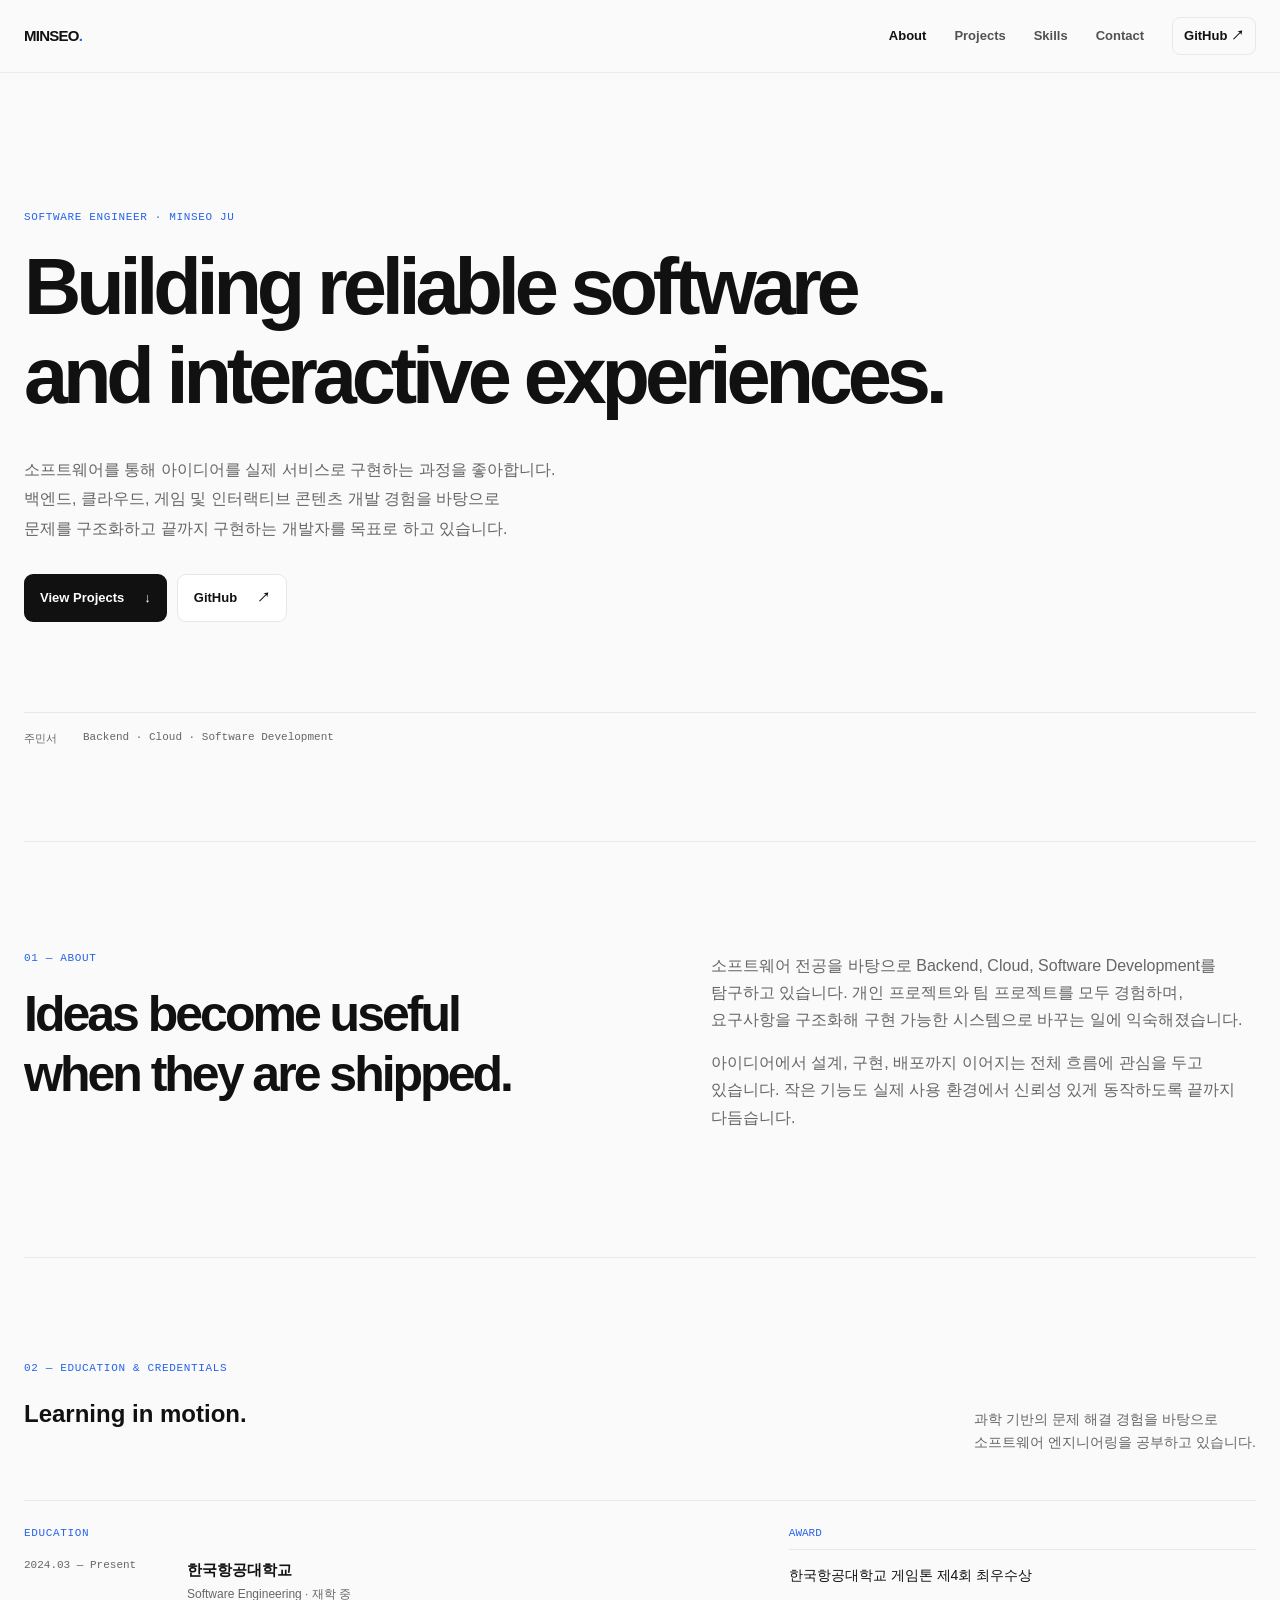
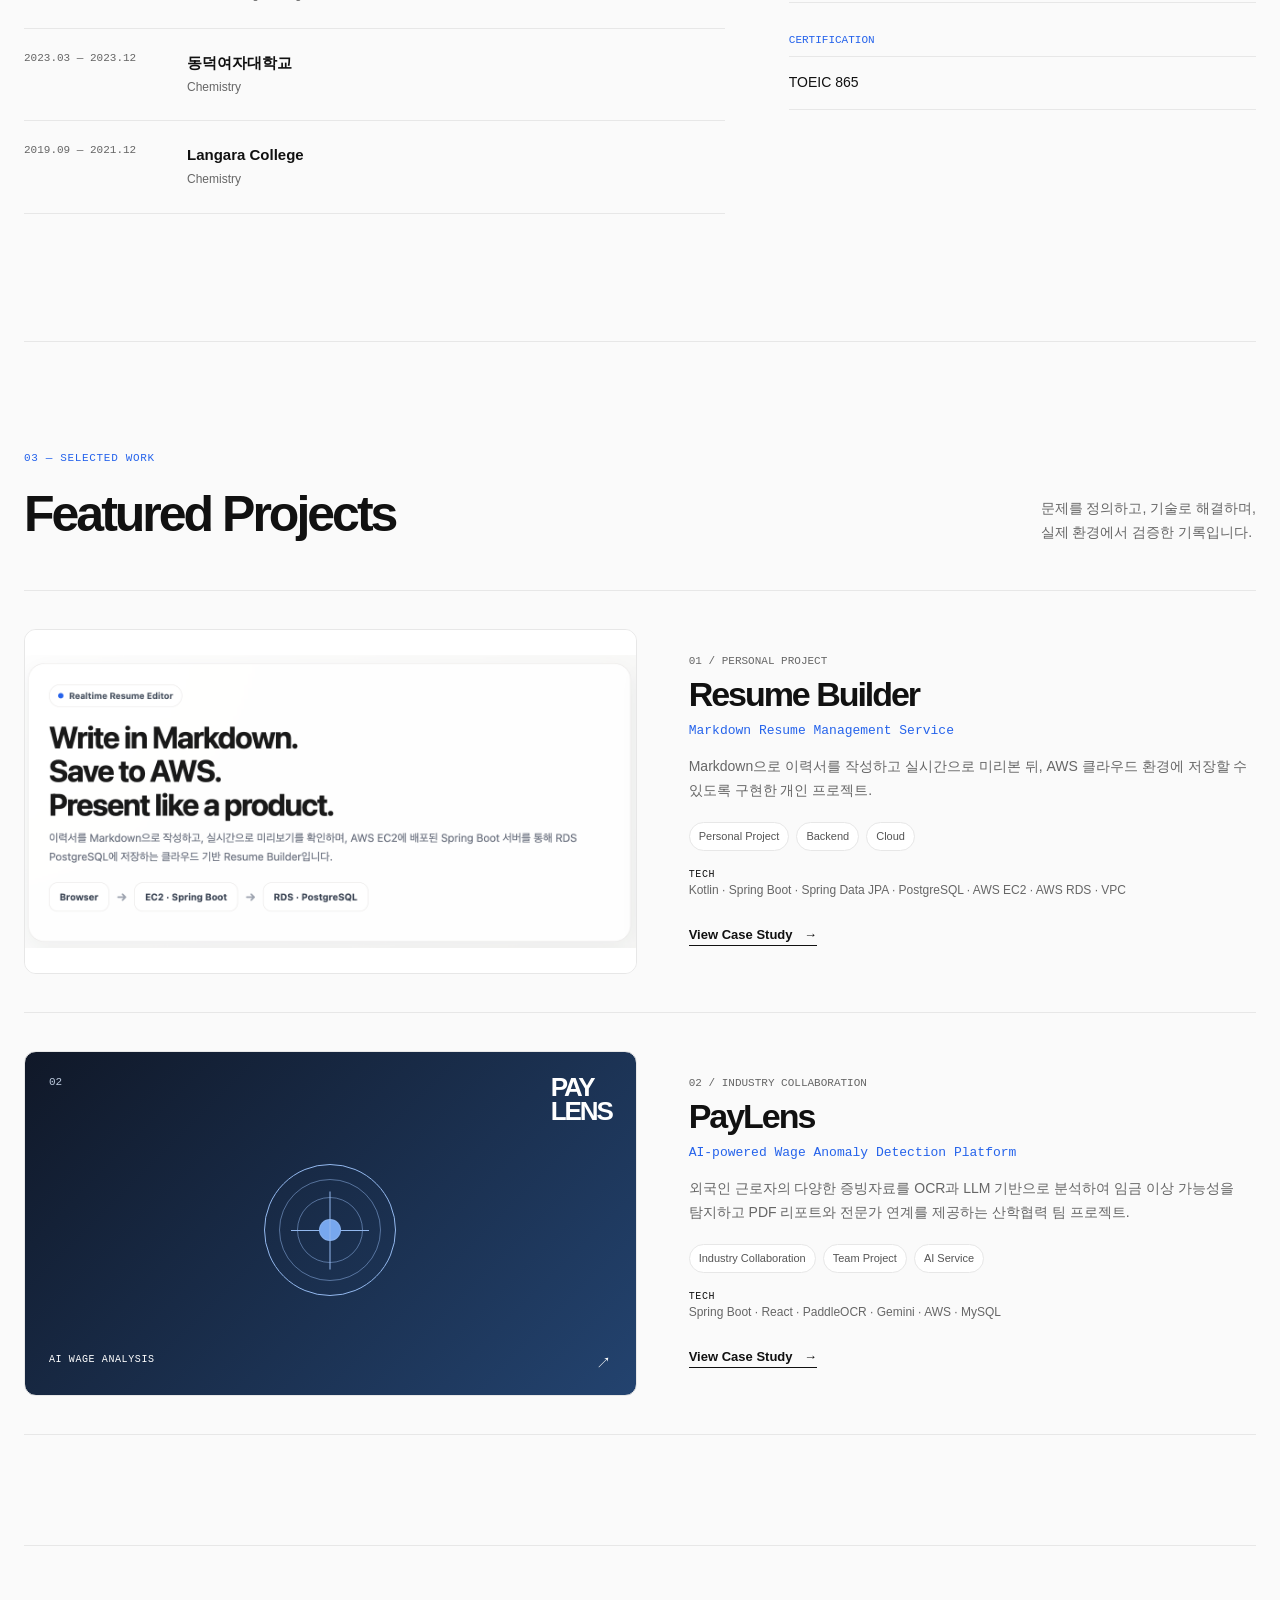
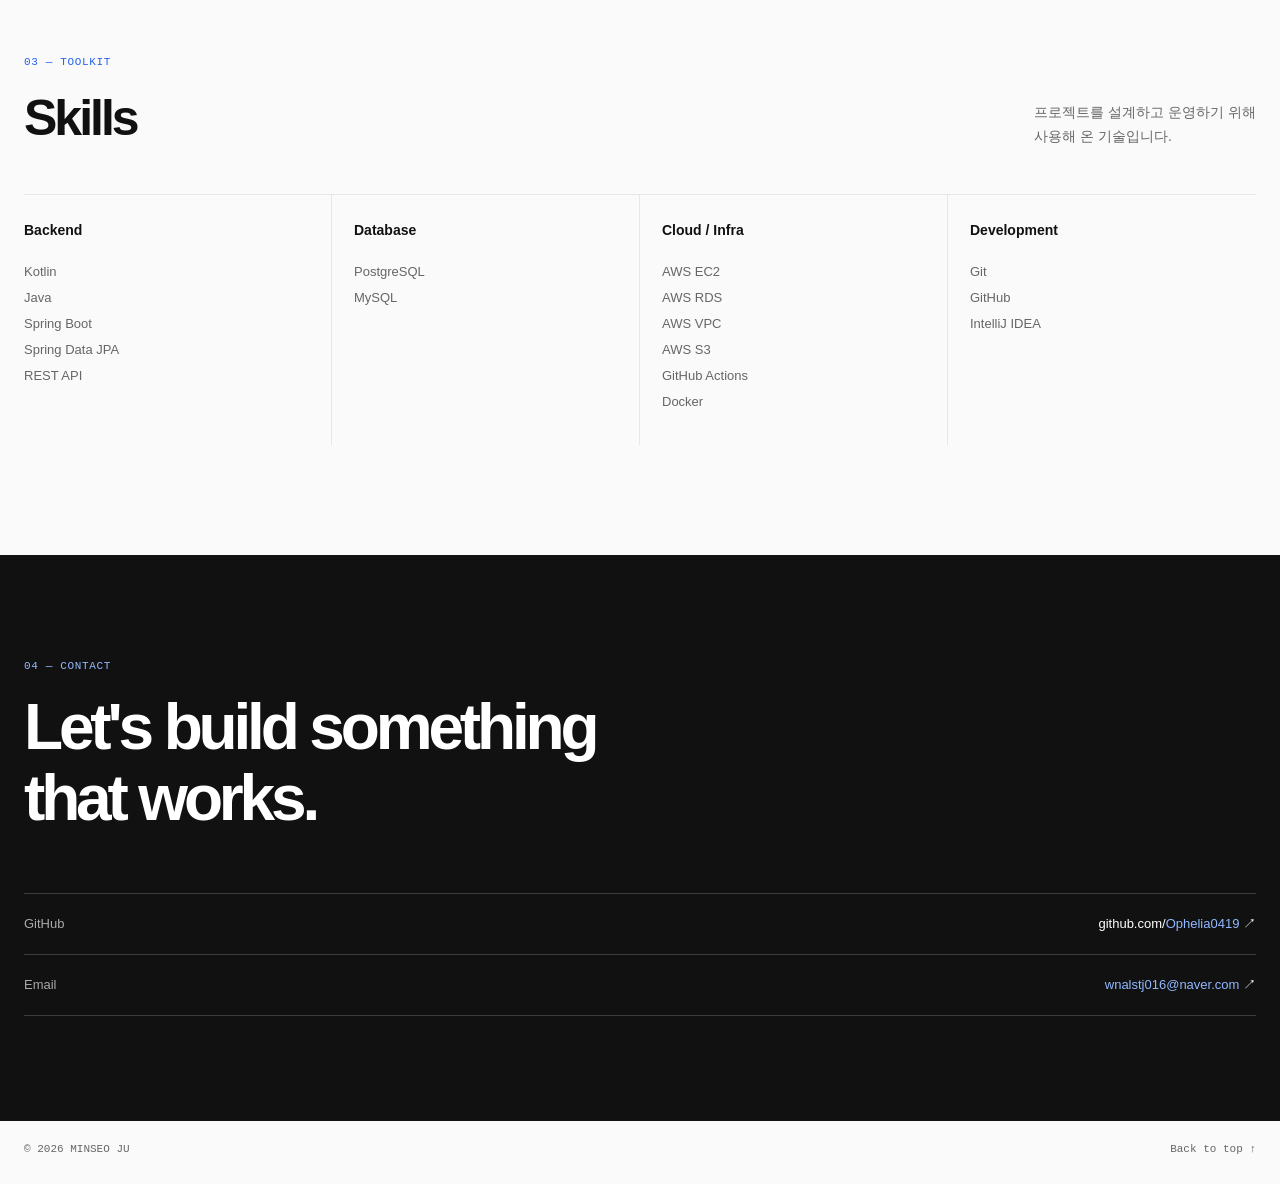
==== commit ded2a93c: "Remove profile image from portfolio" ====
--- a/index.html
+++ b/index.html
@@ -22,7 +22,6 @@
     </header>
     <main id="main">
       <section class="hero container reveal">
-        <figure class="profile-card"><img src="assets/profile.jpg" alt="주민서 프로필 사진"><figcaption>MINSEO JU</figcaption></figure>
         <p class="eyebrow">SOFTWARE ENGINEER · MINSEO JU</p>
         <h1>Building reliable software<br>and interactive experiences.</h1>
         <p class="hero-korean">소프트웨어를 통해 아이디어를 실제 서비스로 구현하는 과정을 좋아합니다.<br>백엔드, 클라우드, 게임 및 인터랙티브 콘텐츠 개발 경험을 바탕으로<br>문제를 구조화하고 끝까지 구현하는 개발자를 목표로 하고 있습니다.</p>
